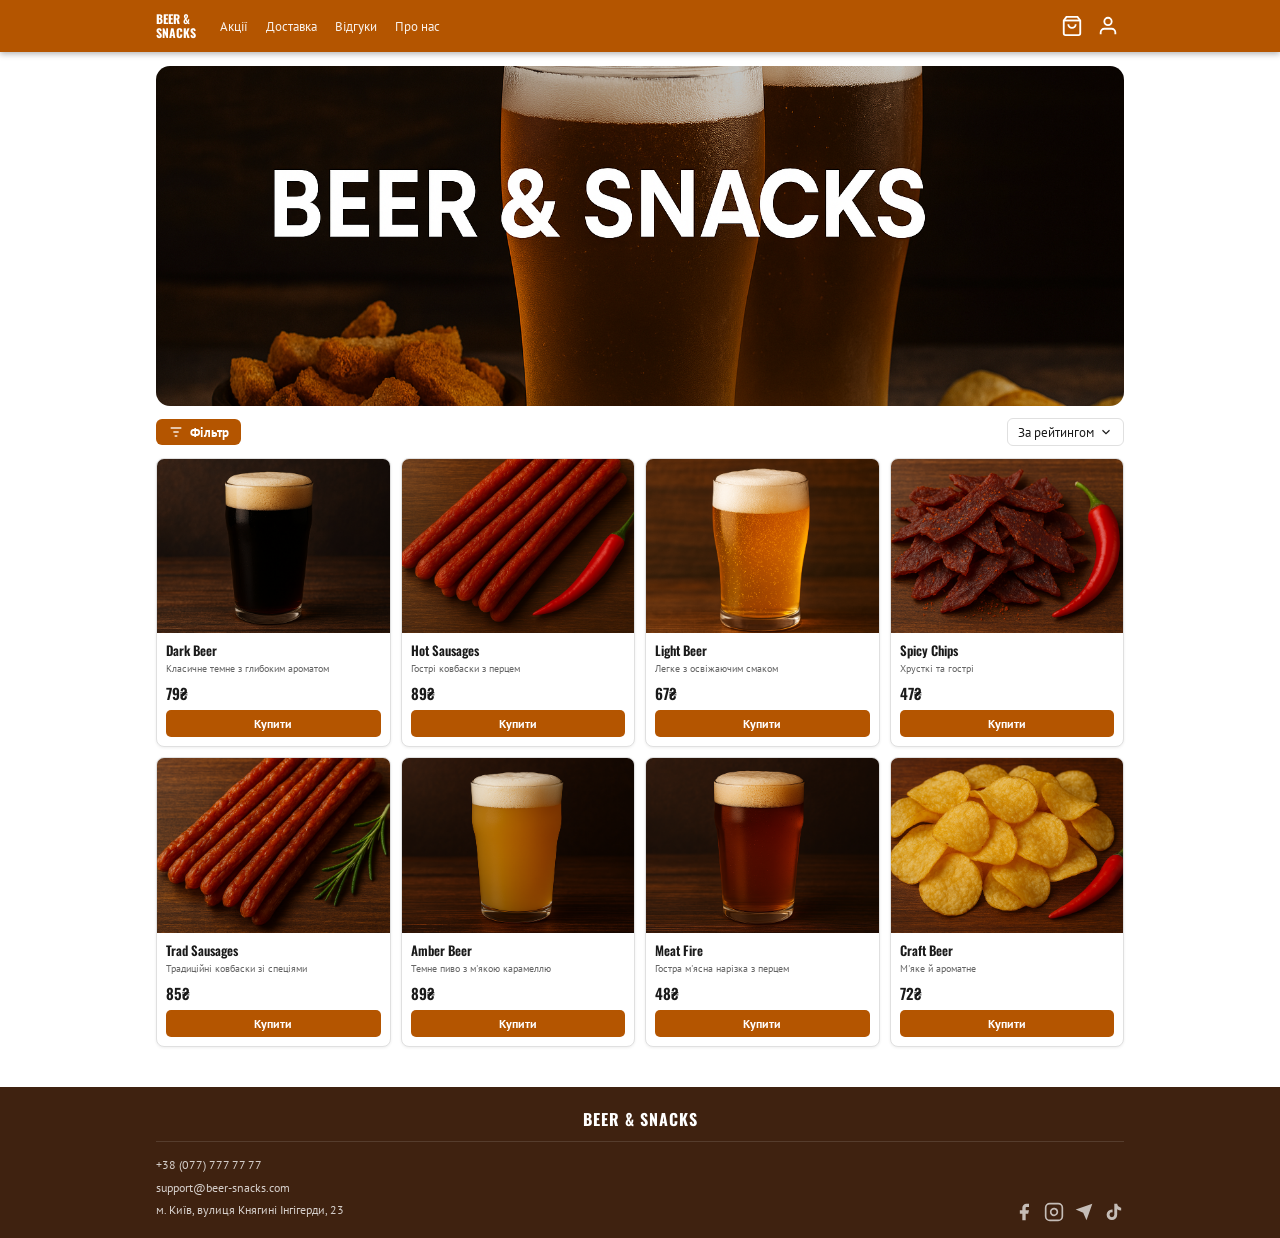
==== beer-snacks/index.html @ fd114e2f "Add files via upload" ====
<!doctype html>
<html lang="uk">
  <head>
    <meta charset="UTF-8" />
    <meta name="viewport" content="width=device-width, initial-scale=1.0" />
    <title>Beer & Snacks — Каталог</title>
    <link rel="preconnect" href="https://fonts.googleapis.com" />
    <link
      href="https://fonts.googleapis.com/css2?family=Oswald:wght@400;500;600;700&family=PT+Sans:wght@400;700&display=swap"
      rel="stylesheet"
    />
    <link rel="stylesheet" href="style.css" />
  </head>
  <body>
    <!-- HEADER -->
    <header class="header">
      <div class="container">
        <a href="index.html" class="logo">BEER &<br />SNACKS</a>
        <nav class="nav">
          <a href="akcii.html" class="nav__link">Акції</a>
          <a href="delivery.html" class="nav__link">Доставка</a>
          <a href="reviews.html" class="nav__link">Відгуки</a>
          <a href="about.html" class="nav__link">Про нас</a>
        </nav>
        <div class="header__icons">
          <button class="icon-btn" aria-label="Кошик">
            <svg
              width="22"
              height="22"
              viewBox="0 0 24 24"
              fill="none"
              stroke="currentColor"
              stroke-width="2"
            >
              <path d="M6 2L3 6v14a2 2 0 002 2h14a2 2 0 002-2V6l-3-4z" />
              <line x1="3" y1="6" x2="21" y2="6" />
              <path d="M16 10a4 4 0 01-8 0" />
            </svg>
          </button>
          <button class="icon-btn" aria-label="Профіль">
            <svg
              width="22"
              height="22"
              viewBox="0 0 24 24"
              fill="none"
              stroke="currentColor"
              stroke-width="2"
            >
              <path d="M20 21v-2a4 4 0 00-4-4H8a4 4 0 00-4 4v2" />
              <circle cx="12" cy="7" r="4" />
            </svg>
          </button>
        </div>
      </div>
    </header>

    <!-- HERO BANNER -->
    <div class="hero-wrap">
      <section class="hero">
        <div class="hero__overlay"></div>
        <!-- <div class="hero__content">
        <h1 class="hero__title">BEER & SNACKS</h1>
      </div> -->
      </section>
    </div>

    <!-- CATALOG -->
    <main class="catalog">
      <div class="catalog__toolbar">
        <button class="filter-btn">
          <svg
            width="16"
            height="16"
            viewBox="0 0 24 24"
            fill="none"
            stroke="currentColor"
            stroke-width="2"
          >
            <line x1="4" y1="6" x2="20" y2="6" />
            <line x1="8" y1="12" x2="16" y2="12" />
            <line x1="10" y1="18" x2="14" y2="18" />
          </svg>
          Фільтр
        </button>
        <div class="sort-select">
          За рейтингом
          <svg
            width="14"
            height="14"
            viewBox="0 0 24 24"
            fill="none"
            stroke="currentColor"
            stroke-width="2"
          >
            <polyline points="6 9 12 15 18 9" />
          </svg>
        </div>
      </div>

      <div class="products-grid">
        <div class="product-card">
          <div class="product-card__img">
            <img src="./images/img_dark_beer.png" alt="Dark Beer" />
          </div>
          <div class="product-card__body">
            <h3 class="product-card__name">Dark Beer</h3>
            <p class="product-card__desc">Класичне темне з глибоким ароматом</p>
            <p class="product-card__price">79₴</p>
            <button class="btn-buy">Купити</button>
          </div>
        </div>

        <div class="product-card">
          <div class="product-card__img">
            <img src="./images/img_sausages_hot.png" alt="Hot Sausages" />
          </div>
          <div class="product-card__body">
            <h3 class="product-card__name">Hot Sausages</h3>
            <p class="product-card__desc">Гострі ковбаски з перцем</p>
            <p class="product-card__price">89₴</p>
            <button class="btn-buy">Купити</button>
          </div>
        </div>

        <div class="product-card">
          <div class="product-card__img">
            <img src="./images/img_light_beer.png" alt="Light Beer" />
          </div>
          <div class="product-card__body">
            <h3 class="product-card__name">Light Beer</h3>
            <p class="product-card__desc">Легке з освіжаючим смаком</p>
            <p class="product-card__price">67₴</p>
            <button class="btn-buy">Купити</button>
          </div>
        </div>

        <div class="product-card">
          <div class="product-card__img">
            <img src="./images/img_chips.png" alt="Spicy Chips" />
          </div>
          <div class="product-card__body">
            <h3 class="product-card__name">Spicy Chips</h3>
            <p class="product-card__desc">Хрусткі та гострі</p>
            <p class="product-card__price">47₴</p>
            <button class="btn-buy">Купити</button>
          </div>
        </div>

        <div class="product-card">
          <div class="product-card__img">
            <img src="./images/img_sausages.png" alt="Trad Sausages" />
          </div>
          <div class="product-card__body">
            <h3 class="product-card__name">Trad Sausages</h3>
            <p class="product-card__desc">Традиційні ковбаски зі спеціями</p>
            <p class="product-card__price">85₴</p>
            <button class="btn-buy">Купити</button>
          </div>
        </div>

        <div class="product-card">
          <div class="product-card__img">
            <img src="./images/img_amber_beer.png" alt="Amber Beer" />
          </div>
          <div class="product-card__body">
            <h3 class="product-card__name">Amber Beer</h3>
            <p class="product-card__desc">Темне пиво з м'якою карамеллю</p>
            <p class="product-card__price">89₴</p>
            <button class="btn-buy">Купити</button>
          </div>
        </div>

        <div class="product-card">
          <div class="product-card__img">
            <img src="./images/img_meat.png" alt="Meat Fire" />
          </div>
          <div class="product-card__body">
            <h3 class="product-card__name">Meat Fire</h3>
            <p class="product-card__desc">Гостра м'ясна нарізка з перцем</p>
            <p class="product-card__price">48₴</p>
            <button class="btn-buy">Купити</button>
          </div>
        </div>

        <div class="product-card">
          <div class="product-card__img">
            <img src="./images/img_craft_beer.png" alt="Craft Beer" />
          </div>
          <div class="product-card__body">
            <h3 class="product-card__name">Craft Beer</h3>
            <p class="product-card__desc">М'яке й ароматне</p>
            <p class="product-card__price">72₴</p>
            <button class="btn-buy">Купити</button>
          </div>
        </div>
      </div>
    </main>

    <!-- FOOTER -->
    <footer class="footer">
      <div class="container">
        <p class="footer__logo">BEER & SNACKS</p>
        <div class="footer__bottom">
          <div class="footer__contacts">
            <p>+38 (077) 777 77 77</p>
            <p>support@beer-snacks.com</p>
            <p>м. Київ, вулиця Княгині Інгігерди, 23</p>
          </div>
          <div class="footer__socials">
            <a href="#" class="social-link" aria-label="Facebook">
              <svg
                width="20"
                height="20"
                viewBox="0 0 24 24"
                fill="currentColor"
              >
                <path
                  d="M18 2h-3a5 5 0 00-5 5v3H7v4h3v8h4v-8h3l1-4h-4V7a1 1 0 011-1h3z"
                />
              </svg>
            </a>
            <a href="#" class="social-link" aria-label="Instagram">
              <svg
                width="20"
                height="20"
                viewBox="0 0 24 24"
                fill="none"
                stroke="currentColor"
                stroke-width="2"
              >
                <rect x="2" y="2" width="20" height="20" rx="5" ry="5" />
                <path d="M16 11.37A4 4 0 1112.63 8 4 4 0 0116 11.37z" />
                <line x1="17.5" y1="6.5" x2="17.51" y2="6.5" />
              </svg>
            </a>
            <a href="#" class="social-link" aria-label="Telegram">
              <svg
                width="20"
                height="20"
                viewBox="0 0 24 24"
                fill="currentColor"
              >
                <path d="M22 2L11 13M22 2L15 22l-4-9-9-4 20-7z" />
              </svg>
            </a>
            <a href="#" class="social-link" aria-label="TikTok">
              <svg
                width="20"
                height="20"
                viewBox="0 0 24 24"
                fill="currentColor"
              >
                <path
                  d="M19.59 6.69a4.83 4.83 0 01-3.77-4.25V2h-3.45v13.67a2.89 2.89 0 01-2.88 2.5 2.89 2.89 0 01-2.89-2.89 2.89 2.89 0 012.89-2.89c.28 0 .54.04.79.1V9.01a6.28 6.28 0 00-.79-.05 6.34 6.34 0 00-6.34 6.34 6.34 6.34 0 006.34 6.34 6.34 6.34 0 006.33-6.34V8.69a8.18 8.18 0 004.78 1.52V6.78a4.85 4.85 0 01-1.01-.09z"
                />
              </svg>
            </a>
          </div>
        </div>
      </div>
    </footer>
  </body>
</html>
---- beer-snacks/style.css ----
/* ============================
   VARIABLES & RESET
   ============================ */
:root {
  --orange: #b45500;
  --orange-hover: #8f4200;
  --brown: #3f2210;
  --white: #ffffff;
  --text: #1a1a1a;
  --muted: #666;
  --border: #e0e0e0;
  --container: 1000px;
}

*,
*::before,
*::after {
  box-sizing: border-box;
  margin: 0;
  padding: 0;
}
html {
  font-size: 16px;
}
body {
  font-family: "PT Sans", sans-serif;
  background: #fff;
  color: var(--text);
  min-height: 100vh;
  display: flex;
  flex-direction: column;
}
a {
  text-decoration: none;
  color: inherit;
}
button {
  cursor: pointer;
  border: none;
  background: none;
  font-family: inherit;
}
img {
  display: block;
  width: 100%;
  height: 100%;
  object-fit: cover;
}

/* ============================
   CONTAINER — використовується скрізь
   ============================ */
.container {
  width: 100%;
  max-width: var(--container);
  margin: 0 auto;
  padding: 0 16px;
}

/* ============================
   HEADER
   ============================ */
.header {
  background: var(--orange);
  height: 52px;
  position: sticky;
  top: 0;
  z-index: 100;
  box-shadow: 0 2px 6px rgba(0, 0, 0, 0.3);
}

.header .container {
  height: 100%;
  display: flex;
  align-items: center;
  gap: 24px;
}

.logo {
  font-family: "Oswald", sans-serif;
  font-weight: 700;
  font-size: 12px;
  line-height: 1.2;
  color: #fff;
  text-transform: uppercase;
  white-space: nowrap;
  flex-shrink: 0;
}

.nav {
  display: flex;
  gap: 18px;
  flex: 1;
}

.nav__link {
  font-size: 13px;
  color: rgba(255, 255, 255, 0.92);
  white-space: nowrap;
  transition: color 0.15s;
}
.nav__link:hover,
.nav__link.active {
  color: #fff;
  text-decoration: underline;
  text-underline-offset: 3px;
}

.header__icons {
  display: flex;
  gap: 4px;
  margin-left: auto;
}

.icon-btn {
  color: #fff;
  padding: 5px;
  border-radius: 50%;
  display: flex;
  align-items: center;
  justify-content: center;
  transition: background 0.15s;
}
.icon-btn:hover {
  background: rgba(255, 255, 255, 0.18);
}

/* ============================
   HERO BANNER
   ============================ */
.hero-wrap {
  /* обгортка — по ширині контейнера */
  width: 100%;
  max-width: var(--container);
  margin: 14px auto 0;
  padding: 0 16px;
}

.hero {
  width: 100%;
  height: 340px;
  border-radius: 14px;
  background: url("./images/img_banner.png") center/cover no-repeat #d9d9d9;
  overflow: hidden;
  position: relative;
}

.hero__content {
  position: relative;
  z-index: 1;
  height: 100%;
  display: flex;
  align-items: center;
  justify-content: center;
}

.hero__title {
  font-family: "Oswald", sans-serif;
  font-size: 38px;
  font-weight: 700;
  color: #fff;
  letter-spacing: 2px;
  text-transform: uppercase;
  text-shadow: 0 2px 12px rgba(0, 0, 0, 0.55);
}

/* ============================
   CATALOG
   ============================ */
.catalog {
  width: 100%;
  max-width: var(--container);
  margin: 0 auto;
  padding: 12px 16px 40px;
  flex: 1;
}

.catalog__toolbar {
  display: flex;
  justify-content: space-between;
  align-items: center;
  margin-bottom: 12px;
}

.filter-btn {
  display: flex;
  align-items: center;
  gap: 6px;
  background: var(--orange);
  color: #fff;
  font-size: 12.5px;
  font-weight: 700;
  padding: 5px 12px;
  border-radius: 6px;
  transition: background 0.18s;
}
.filter-btn:hover {
  background: var(--orange-hover);
}

.sort-select {
  display: flex;
  align-items: center;
  gap: 5px;
  font-size: 12.5px;
  background: #fff;
  border: 1px solid var(--border);
  padding: 5px 10px;
  border-radius: 6px;
  cursor: pointer;
}

/* 4 колонки з однаковими картками */
.products-grid {
  display: grid;
  grid-template-columns: repeat(4, 1fr);
  gap: 10px;
}

.product-card {
  background: #fff;
  border-radius: 8px;
  border: 1px solid var(--border);
  overflow: hidden;
  display: flex;
  flex-direction: column;
  box-shadow: 0 1px 3px rgba(0, 0, 0, 0.07);
  transition:
    transform 0.18s,
    box-shadow 0.18s;
}
.product-card:hover {
  transform: translateY(-2px);
  box-shadow: 0 4px 12px rgba(0, 0, 0, 0.12);
}

.product-card__img {
  width: 100%;
  aspect-ratio: 4/3; /* завжди однакова пропорція */
  overflow: hidden;
  background: #f5f0ea;
  flex-shrink: 0;
}
.product-card__img img {
  width: 100%;
  height: 100%;
  object-fit: cover;
  transition: transform 0.3s;
}
.product-card:hover .product-card__img img {
  transform: scale(1.05);
}

.product-card__body {
  padding: 7px 9px 9px;
  display: flex;
  flex-direction: column;
  flex: 1;
}

.product-card__name {
  font-family: "Oswald", sans-serif;
  font-size: 13px;
  font-weight: 600;
  margin-bottom: 2px;
}

.product-card__desc {
  font-size: 10px;
  color: var(--muted);
  line-height: 1.4;
  margin-bottom: 6px;
  flex: 1;
}

.product-card__price {
  font-family: "Oswald", sans-serif;
  font-size: 15px;
  font-weight: 600;
  margin-bottom: 6px;
}

.btn-buy {
  width: 100%;
  background: var(--orange);
  color: #fff;
  font-size: 12px;
  font-weight: 700;
  padding: 6px;
  border-radius: 5px;
  transition: background 0.18s;
}
.btn-buy:hover {
  background: var(--orange-hover);
}

/* ============================
   СТОРІНКИ (акції, доставка, про нас)
   ============================ */
.page-content {
  width: 100%;
  max-width: var(--container);
  margin: 0 auto;
  padding: 28px 16px 48px;
  flex: 1;
}

.page-title {
  font-family: "Oswald", sans-serif;
  font-size: 22px;
  font-weight: 600;
  text-align: center;
  margin-bottom: 4px;
}

.page-subtitle {
  font-size: 13px;
  color: var(--muted);
  text-align: center;
  margin-bottom: 20px;
  font-style: italic;
}

/* --- АКЦІЇ --- */
.deals-grid {
  display: grid;
  grid-template-columns: repeat(3, 1fr);
  gap: 14px;
  margin-top: 20px;
}

.deal-card {
  background: #fff;
  border-radius: 10px;
  border: 1px solid var(--border);
  overflow: hidden;
  box-shadow: 0 1px 4px rgba(0, 0, 0, 0.07);
  transition:
    transform 0.18s,
    box-shadow 0.18s;
}
.deal-card:hover {
  transform: translateY(-2px);
  box-shadow: 0 5px 16px rgba(0, 0, 0, 0.11);
}

.deal-card__img {
  width: 100%;
  aspect-ratio: 4/3;
  background: #e8e0d5;
  overflow: hidden;
}
.deal-card__img img {
  width: 100%;
  height: 100%;
  object-fit: cover;
}
.deal-card__body {
  padding: 12px;
}

.deal-card__title {
  font-family: "Oswald", sans-serif;
  font-size: 15px;
  font-weight: 600;
  margin-bottom: 7px;
}
.deal-card__text {
  font-size: 12px;
  color: var(--muted);
  line-height: 1.6;
}

/* --- ДОСТАВКА --- */
.delivery-section {
  margin-bottom: 22px;
}

.delivery-section__title {
  font-family: "Oswald", sans-serif;
  font-size: 16px;
  font-weight: 600;
  text-align: center;
  margin-bottom: 10px;
}

.delivery-item {
  display: flex;
  gap: 12px;
  align-items: flex-start;
  background: #fff;
  border-radius: 8px;
  padding: 12px;
  margin-bottom: 8px;
  border: 1px solid var(--border);
  box-shadow: 0 1px 3px rgba(0, 0, 0, 0.05);
}

.delivery-item__icon {
  width: 46px;
  height: 46px;
  border-radius: 7px;
  background: #c8b49a;
  flex-shrink: 0;
}

.delivery-item__text h4 {
  font-family: "Oswald", sans-serif;
  font-size: 13.5px;
  font-weight: 600;
  margin-bottom: 3px;
}
.delivery-item__text p {
  font-size: 12px;
  color: var(--muted);
  line-height: 1.5;
}

/* --- ПРО НАС --- */
.about-grid {
  display: grid;
  grid-template-columns: 1fr 1fr;
  gap: 24px;
  margin-bottom: 20px;
}
.about-col h3 {
  text-align: center;
  font-family: "Oswald", sans-serif;
  font-size: 16px;
  font-weight: 600;
  margin-bottom: 8px;
}
.about-col p {
  text-align: center;
  font-size: 12.5px;
  line-height: 1.7;
  color: var(--muted);
}
.about-col ol {
  text-align: center;
  padding-left: 0;
  list-style-position: inside;
  padding-left: 16px;
  font-size: 12.5px;
  line-height: 2;
  color: var(--muted);
}

.about-mission {
  text-align: center;
  margin-bottom: 20px;
}
.about-mission h3 {
  font-family: "Oswald", sans-serif;
  font-size: 16px;
  font-weight: 600;
  margin-bottom: 8px;
}
.about-mission p {
  font-size: 12.5px;
  line-height: 1.7;
  color: var(--muted);
}

.about-img {
  width: 100%;
  aspect-ratio: 16/6;
  background: #c8b49a;
  border-radius: 10px;
  margin-bottom: 18px;
  overflow: hidden;
}
.about-img img {
  width: 100%;
  height: 100%;
  object-fit: cover;
}

.about-cta {
  text-align: center;
}
.about-cta p {
  font-size: 13.5px;
  margin-bottom: 10px;
}

.btn-catalog {
  display: inline-block;
  background: var(--orange);
  color: #fff;
  font-size: 13px;
  font-weight: 700;
  padding: 9px 24px;
  border-radius: 7px;
  transition: background 0.18s;
}
.btn-catalog:hover {
  background: var(--orange-hover);
}

/* --- ВІДГУКИ --- */
.reviews-grid {
  display: grid;
  grid-template-columns: repeat(2, 1fr);
  gap: 14px;
  margin-top: 20px;
}
.review-card {
  background: #fff;
  border-radius: 10px;
  padding: 16px;
  border: 1px solid var(--border);
  box-shadow: 0 1px 4px rgba(0, 0, 0, 0.06);
}
.review-card__stars {
  color: var(--orange);
  font-size: 14px;
  margin-bottom: 7px;
  letter-spacing: 1px;
}
.review-card__text {
  font-size: 12.5px;
  color: var(--muted);
  line-height: 1.6;
  margin-bottom: 9px;
}
.review-card__author {
  font-family: "Oswald", sans-serif;
  font-size: 13px;
  font-weight: 600;
}

/* ============================
   FOOTER
   ============================ */
.footer {
  background: var(--brown);
  color: #fff;
  padding: 20px 16px 16px;
}

.footer__logo {
  font-family: "Oswald", sans-serif;
  font-size: 16px;
  font-weight: 700;
  letter-spacing: 1px;
  text-align: center;
  margin-bottom: 12px;
  padding-bottom: 10px;
  border-bottom: 1px solid rgba(255, 255, 255, 0.12);
}

.footer__bottom {
  display: flex;
  justify-content: space-between;
  align-items: flex-end;
  gap: 12px;
}

.footer__contacts p {
  font-size: 12px;
  color: rgba(255, 255, 255, 0.78);
  line-height: 1.9;
}
.footer__socials {
  display: flex;
  gap: 10px;
  align-items: center;
}
.social-link {
  color: rgba(255, 255, 255, 0.7);
  display: flex;
  align-items: center;
  transition: color 0.15s;
}
.social-link:hover {
  color: #fff;
}
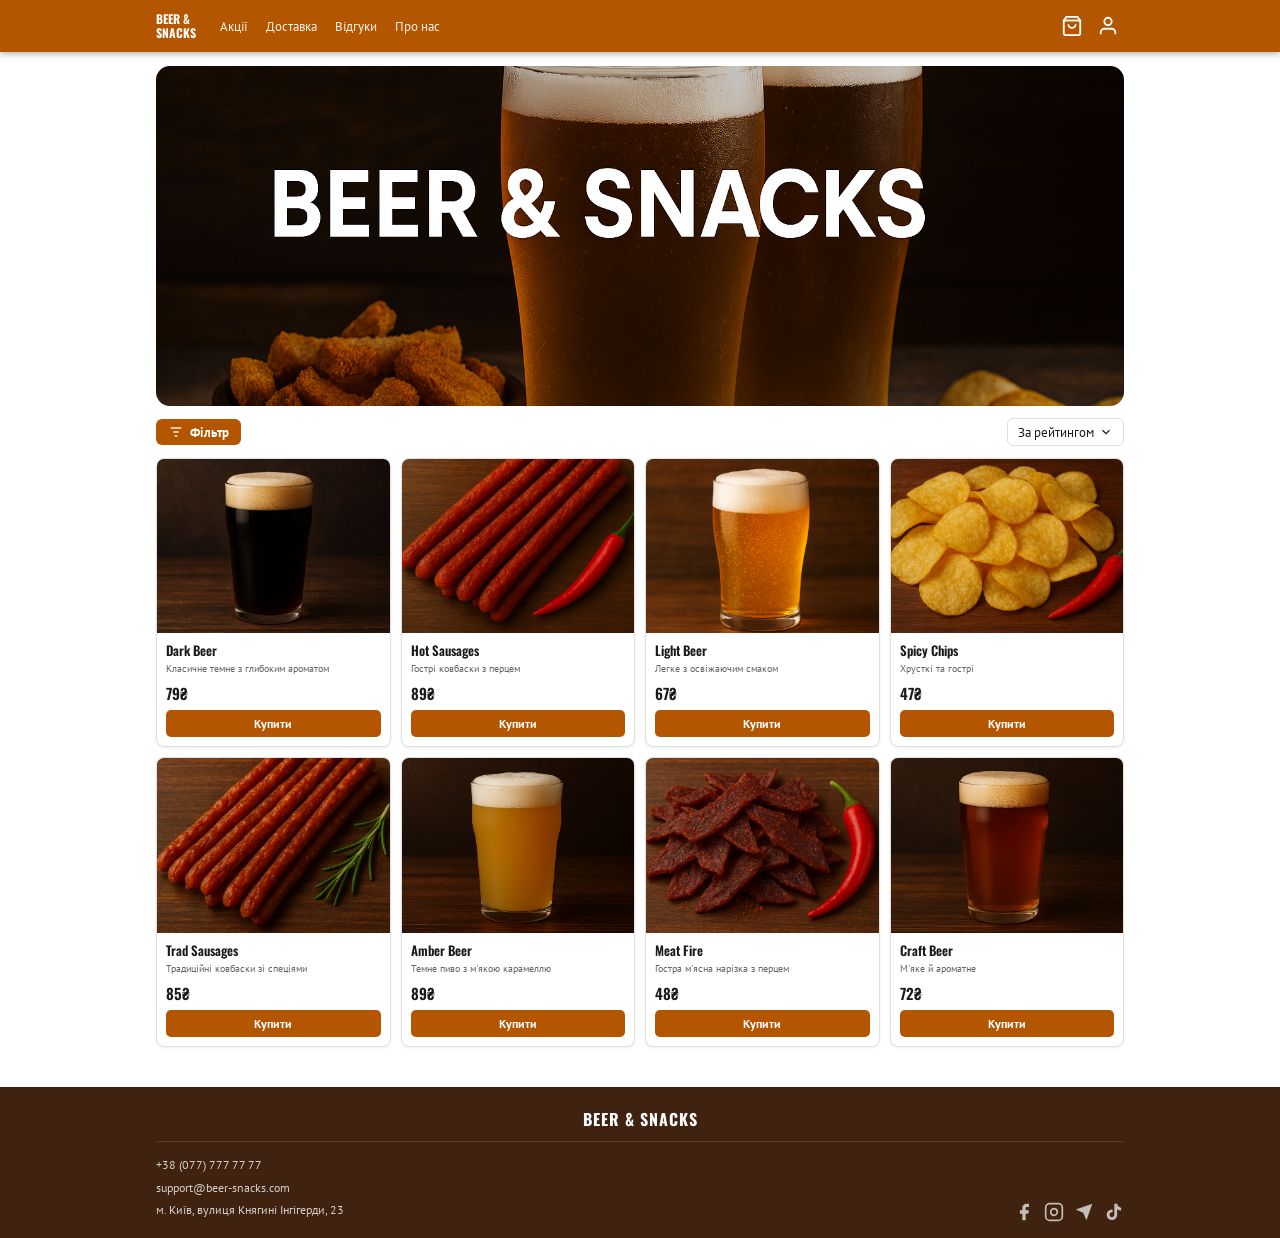
==== commit 47f71663: "Add files via upload" ====
--- a/beer-snacks/index.html
+++ b/beer-snacks/index.html
@@ -259,5 +259,6 @@
         </div>
       </div>
     </footer>
-  </body>
+    <script src="main.js"></script>
+</body>
 </html>
